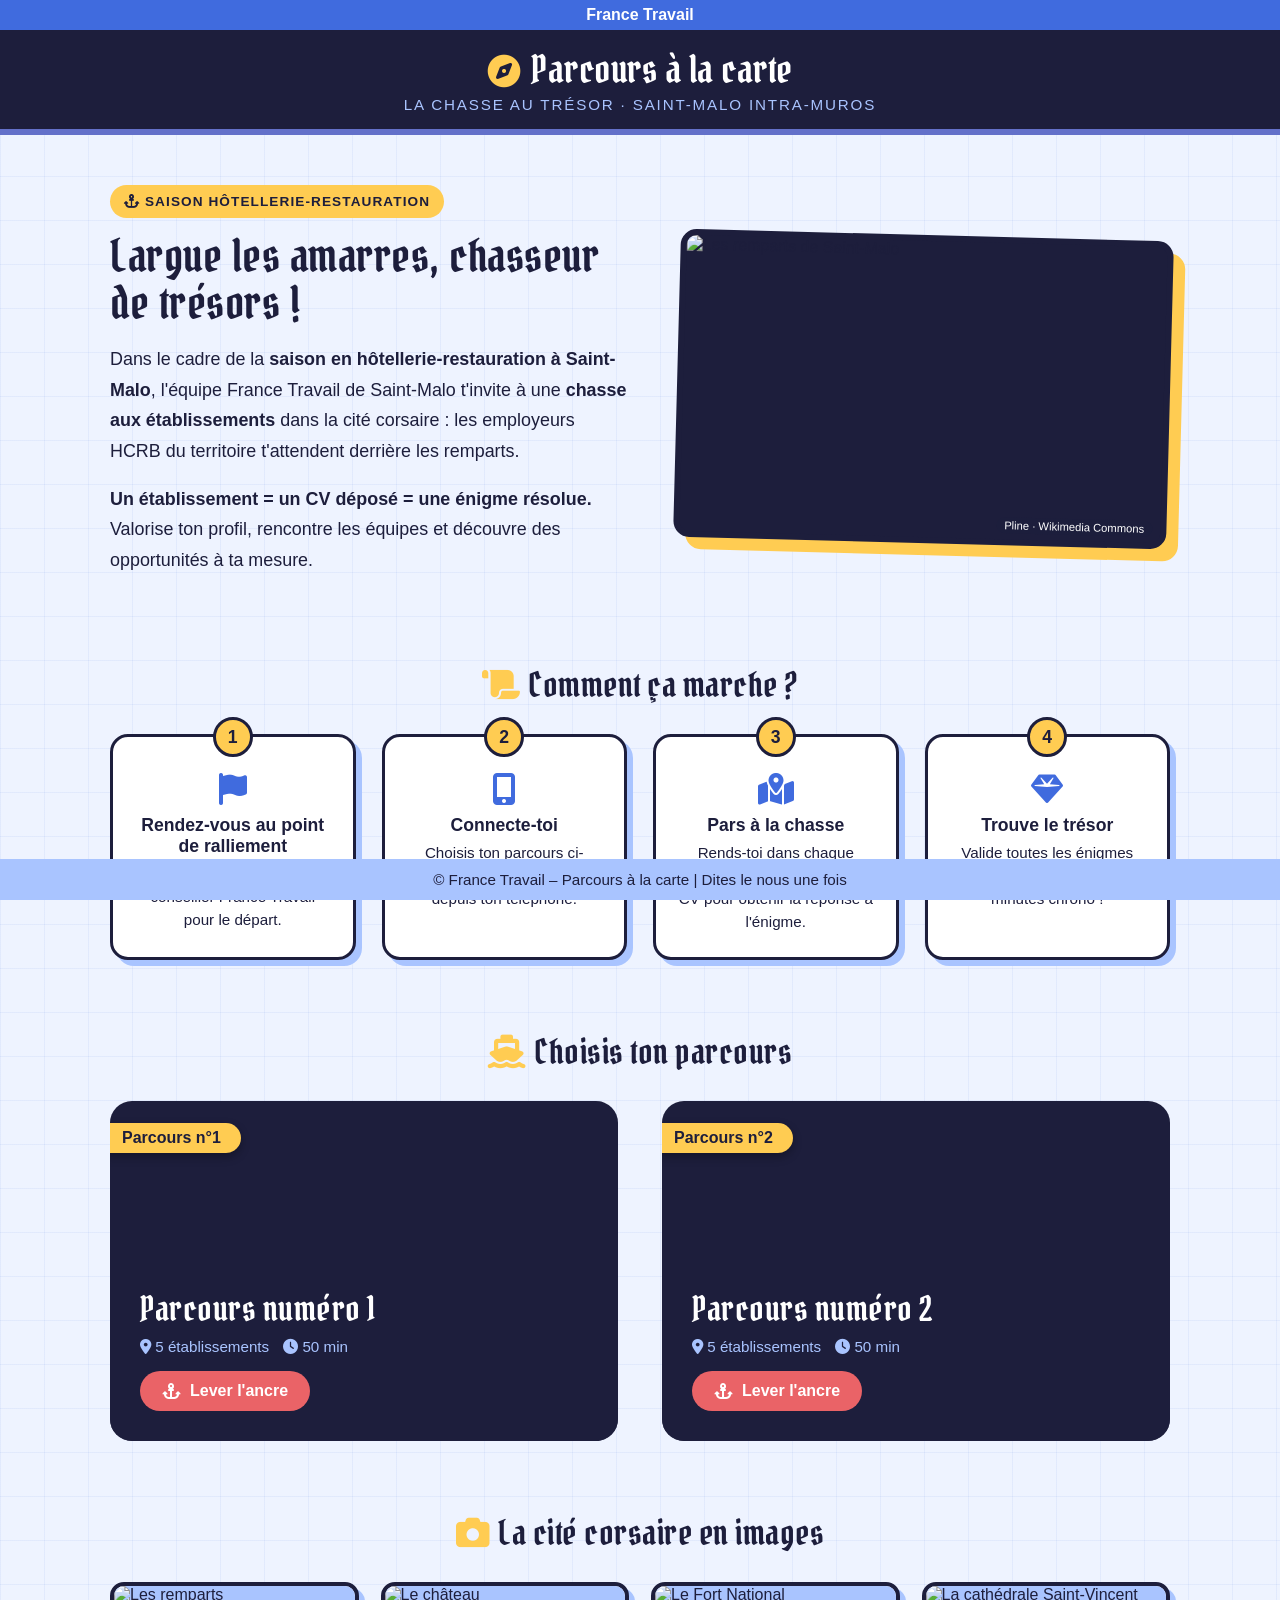
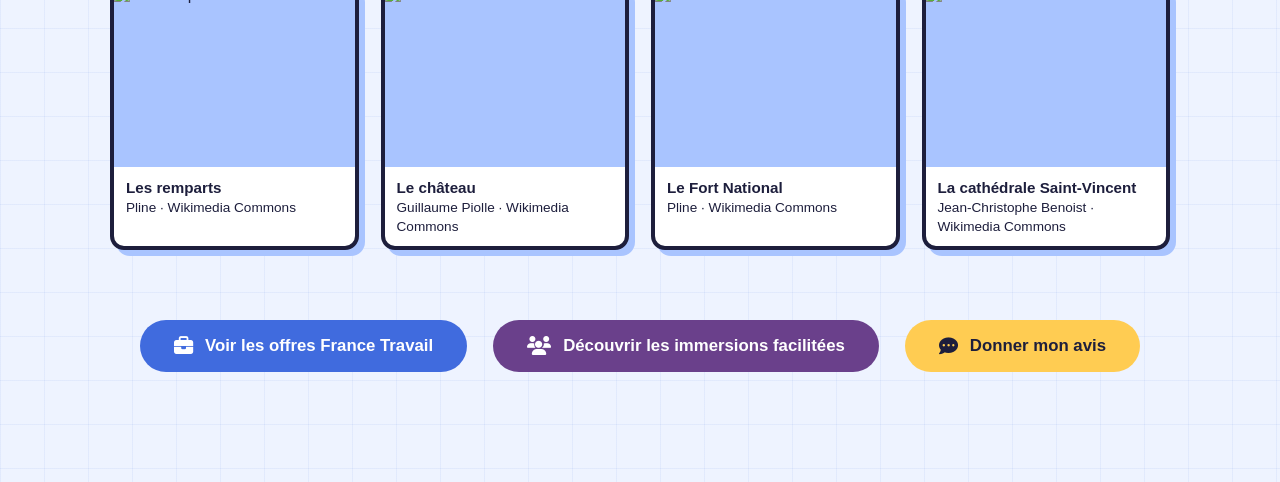
==== index.html @ 606c932c "Add files via upload" ====
<!DOCTYPE html>
<html lang="fr">
<head>
<meta charset="UTF-8" />
<meta name="viewport" content="width=device-width, initial-scale=1.0">
<title>Parcours à la carte – Chasse au trésor – France Travail</title>
<link rel="preconnect" href="https://fonts.googleapis.com">
<link href="https://fonts.googleapis.com/css2?family=Pirata+One&display=swap" rel="stylesheet">
<link rel="stylesheet" href="https://cdnjs.cloudflare.com/ajax/libs/font-awesome/6.5.0/css/all.min.css">
<link rel="stylesheet" href="style.css">
</head>
<body>

<div class="ft-header">France Travail</div>
<div class="header">
  <h1 class="title"><i class="fa-solid fa-compass"></i>Parcours à la carte</h1>
  <p class="sub">La chasse au trésor · Saint-Malo intra-muros</p>
</div>

<div id="decor"></div>

<main class="container">

  <!-- HERO -->
  <section class="hero">
    <div class="hero-text">
      <span class="kicker"><i class="fa-solid fa-anchor"></i> Saison hôtellerie-restauration</span>
      <h2 class="title">Largue les amarres, chasseur de trésors&nbsp;!</h2>
      <p>
        Dans le cadre de la <strong>saison en hôtellerie-restauration à Saint-Malo</strong>,
        l'équipe France Travail de Saint-Malo t'invite à une <strong>chasse aux établissements</strong>
        dans la cité corsaire&nbsp;: les employeurs HCRB du territoire t'attendent derrière les remparts.
      </p>
      <p>
        <strong>Un établissement = un CV déposé = une énigme résolue.</strong>
        Valorise ton profil, rencontre les équipes et découvre des opportunités à ta mesure.
      </p>
      <p id="rv" class="rv-line" hidden></p>
    </div>

    <div class="frame" id="heroFrame">
      <img id="heroImg" alt="Les remparts de Saint-Malo">
      <video id="heroVideo" autoplay muted loop playsinline preload="metadata" hidden>
        <source src="media/saint-malo.mp4" type="video/mp4">
      </video>
      <span class="credit" id="heroCredit"></span>
    </div>
  </section>

  <!-- COMMENT ÇA MARCHE -->
  <h2 class="section-title title"><i class="fa-solid fa-scroll"></i>Comment ça marche&nbsp;?</h2>
  <section class="steps-grid">
    <div class="how"><span class="num">1</span><i class="fa-solid fa-flag"></i><h3>Rendez-vous au point de ralliement</h3><p>Retrouve ton équipe et ton conseiller France Travail pour le départ.</p></div>
    <div class="how"><span class="num">2</span><i class="fa-solid fa-mobile-screen-button"></i><h3>Connecte-toi</h3><p>Choisis ton parcours ci-dessous et lance la chasse depuis ton téléphone.</p></div>
    <div class="how"><span class="num">3</span><i class="fa-solid fa-map-location-dot"></i><h3>Pars à la chasse</h3><p>Rends-toi dans chaque établissement et dépose ton CV pour obtenir la réponse à l'énigme.</p></div>
    <div class="how"><span class="num">4</span><i class="fa-solid fa-gem"></i><h3>Trouve le trésor</h3><p>Valide toutes les énigmes dans le temps imparti&nbsp;: <span id="durTxt">50</span> minutes chrono&nbsp;!</p></div>
  </section>

  <!-- PARCOURS (générés depuis la base) -->
  <h2 class="section-title title"><i class="fa-solid fa-ship"></i>Choisis ton parcours</h2>
  <section class="cards" id="cards">
    <p style="text-align:center;grid-column:1/-1"><i class="fa-solid fa-spinner fa-spin"></i> Chargement des parcours…</p>
  </section>

  <!-- GALERIE -->
  <h2 class="section-title title"><i class="fa-solid fa-camera"></i>La cité corsaire en images</h2>
  <section class="gallery" id="gallery"></section>

  <!-- ACTIONS -->
  <div class="actions">
    <a href="https://www.francetravail.fr/accueil/" class="btn btn-ft" target="_blank" rel="noopener">
      <i class="fa-solid fa-briefcase"></i> Voir les offres France Travail
    </a>
    <a href="https://immersion-facile.beta.gouv.fr/" class="btn btn-immersion" target="_blank" rel="noopener">
      <i class="fa-solid fa-users"></i> Découvrir les immersions facilitées
    </a>
    <a href="questionnaire.html" class="btn btn-satisfaction">
      <i class="fa-solid fa-comment-dots"></i> Donner mon avis
    </a>
  </div>

</main>

<div class="footer">© France Travail – Parcours à la carte | Dites le nous une fois</div>

<script src="config.js"></script>
<script src="data.js"></script>
<script src="common.js"></script>
<script>
/* Photos HD (Wikimedia Commons) */
const hero = PHOTOS.remparts;
document.getElementById("heroImg").src = commons(hero.file, 2400);
document.getElementById("heroCredit").textContent = hero.credit;

/* Vidéo d'ambiance : déposer media/saint-malo.mp4 pour l'activer */
const v = document.getElementById("heroVideo");
v.addEventListener("loadeddata", () => {
  v.hidden = false; v.play().catch(() => {});
  document.getElementById("heroCredit").hidden = true;
});
v.load();

/* Galerie */
document.getElementById("gallery").innerHTML = ["remparts", "chateau", "fort", "cathedrale"].map(k => {
  const p = PHOTOS[k];
  return '<figure><img loading="lazy" alt="' + p.title + '" src="' + commons(p.file, 1400) + '"><figcaption><b>' + p.title + '</b>' + p.credit + '</figcaption></figure>';
}).join("");

/* Parcours, durée et point de ralliement : lus dans la base (admin.html) */
loadData().then(data => {
  document.getElementById("durTxt").textContent = data.settings.duration_minutes;

  if (data.settings.rallying_point) {
    const rv = document.getElementById("rv");
    rv.hidden = false;
    rv.innerHTML = '<i class="fa-solid fa-flag" style="color:#ea6367"></i> <strong>Point de ralliement :</strong> ' + esc(data.settings.rallying_point);
  }

  const cards = document.getElementById("cards");
  if (!data.parcours.length) {
    cards.innerHTML = '<p style="text-align:center;grid-column:1/-1">Aucun parcours n\'est ouvert pour le moment. Reviens bientôt&nbsp;!</p>';
    return;
  }
  cards.innerHTML = data.parcours.map((p, i) => {
    const n = p.steps.length;
    return '<a class="card" href="parcours.html?p=' + encodeURIComponent(p.id) + '" style="background-image:url(\'' + defaultPhoto(i + 2, 1600).url.replace(/'/g, "%27") + '\')">' +
      '<span class="ribbon">Parcours n°' + (i + 1) + '</span>' +
      '<h2 class="title">' + esc(p.title) + '</h2>' +
      '<div class="meta"><span><i class="fa-solid fa-location-dot"></i> ' + n + ' établissement' + (n > 1 ? 's' : '') + '</span>' +
      '<span><i class="fa-solid fa-clock"></i> ' + data.settings.duration_minutes + ' min</span></div>' +
      '<span class="go"><i class="fa-solid fa-anchor"></i> Lever l\'ancre</span></a>';
  }).join("");
});
</script>
</body>
</html>
---- style.css ----
/* =====================================================
   PARCOURS À LA CARTE – CHASSE AU TRÉSOR
   Charte France Travail conservée :
   #406bde  #1d1e3c  #6370c9  #a9c4ff  #FFCC52  #6A408B  #ea6367  #00a8e8  #2ecc71
   ===================================================== */
:root{
  --ft:#406bde; --ft-dark:#3559b8;
  --navy:#1d1e3c; --indigo:#6370c9; --sky:#a9c4ff;
  --cyan:#00a8e8; --gold:#FFCC52; --purple:#6A408B;
  --coral:#ea6367; --green:#2ecc71; --chart:#eef3ff;
}
*{box-sizing:border-box}
html{scroll-behavior:smooth}
body{
  margin:0;
  font-family:"Marianne",Arial,sans-serif;
  color:var(--navy);
  background-color:var(--chart);
  /* quadrillage de carte marine */
  background-image:
    linear-gradient(rgba(64,107,222,.07) 1px,transparent 1px),
    linear-gradient(90deg,rgba(64,107,222,.07) 1px,transparent 1px);
  background-size:44px 44px;
  min-height:100vh;
  padding-bottom:70px;
  overflow-x:hidden;
  position:relative;
}
.title{font-family:"Pirata One","Marianne",Georgia,serif;font-weight:400;letter-spacing:.5px}

/* ---------- Bandeaux ---------- */
.ft-header{background:var(--ft);color:#fff;text-align:center;padding:6px 0;font-weight:bold;font-size:16px;position:relative;z-index:10}
.header{
  background:var(--navy);color:#fff;padding:18px 10px 16px;text-align:center;
  border-bottom:6px solid var(--indigo);position:relative;z-index:10;
}
.header h1{margin:0;font-size:2.4rem;line-height:1.1}
.header h1 i{color:var(--gold);margin-right:10px;font-size:.85em}
.header .sub{margin:6px 0 0;color:var(--sky);font-size:.95rem;letter-spacing:.12em;text-transform:uppercase}

/* ---------- Décor : pièces d'or flottantes ---------- */
#decor{position:fixed;inset:0;pointer-events:none;overflow:hidden;z-index:0}
.coin{
  position:absolute;bottom:-120px;border-radius:50%;opacity:.4;
  animation:floatUp linear infinite;
}
.coin.gold{background:radial-gradient(circle at 30% 30%,#ffe9a8,var(--gold) 60%,#d9a420);border:2px solid #b9871a}
@keyframes floatUp{from{transform:translateY(0) rotate(0);opacity:.4}to{transform:translateY(-125vh) rotate(360deg);opacity:0}}

/* ---------- Conteneur ---------- */
.container{max-width:1100px;margin:auto;padding:50px 20px 40px;position:relative;z-index:2;opacity:0;transform:translateY(30px);animation:fadeIn 1s ease forwards}
@keyframes fadeIn{to{opacity:1;transform:none}}
.section-title{text-align:center;font-size:2.1rem;margin:70px 0 28px}
.section-title i{color:var(--gold);margin-right:8px}

/* ---------- Hero ---------- */
.hero{display:grid;grid-template-columns:1.05fr 1fr;gap:50px;align-items:center}
.hero-text{font-size:1.12rem;line-height:1.7}
.hero-text .kicker{display:inline-block;background:var(--gold);color:var(--navy);font-weight:700;padding:5px 14px;border-radius:30px;font-size:.85rem;letter-spacing:.08em;text-transform:uppercase}
.hero-text h2{font-size:2.8rem;line-height:1.05;margin:14px 0 14px}
.frame{
  position:relative;border:6px solid var(--navy);border-radius:16px;overflow:hidden;
  box-shadow:12px 12px 0 var(--gold);transform:rotate(1.5deg);background:var(--navy);aspect-ratio:16/10;
}
.frame img,.frame video{width:100%;height:100%;object-fit:cover;display:block}
.frame video{position:absolute;inset:0}
.frame .credit{position:absolute;right:8px;bottom:6px;background:rgba(29,30,60,.75);color:#fff;font-size:.7rem;padding:2px 8px;border-radius:10px}

/* ---------- Étapes « comment ça marche » ---------- */
.steps-grid{display:grid;grid-template-columns:repeat(auto-fit,minmax(220px,1fr));gap:26px}
.how{background:#fff;border:3px solid var(--navy);border-radius:18px;padding:30px 22px 24px;text-align:center;position:relative;box-shadow:6px 6px 0 var(--sky)}
.how .num{position:absolute;top:-20px;left:50%;transform:translateX(-50%);width:40px;height:40px;border-radius:50%;background:var(--gold);color:var(--navy);font-weight:800;display:grid;place-items:center;border:3px solid var(--navy);font-size:1.1rem}
.how i{font-size:2rem;color:var(--ft);margin:6px 0 10px}
.how h3{margin:0 0 6px;font-size:1.1rem}
.how p{margin:0;font-size:.95rem;line-height:1.5}

/* ---------- Cartes parcours ---------- */
.cards{display:grid;grid-template-columns:repeat(auto-fit,minmax(300px,1fr));gap:44px}
.card{
  position:relative;overflow:hidden;min-height:340px;border-radius:22px;cursor:pointer;color:#fff;
  background:var(--navy) center/cover no-repeat;display:flex;flex-direction:column;justify-content:flex-end;
  padding:30px;text-decoration:none;
  animation:glow 3s infinite ease-in-out;transition:transform .2s ease;
}
.card::before{content:"";position:absolute;inset:0;background:linear-gradient(180deg,rgba(29,30,60,.05) 0%,rgba(29,30,60,.92) 78%)}
.card::after{content:"";position:absolute;inset:0;background:radial-gradient(circle at center,rgba(255,255,255,.25),transparent 60%);opacity:0;transition:opacity .3s}
.card:hover{transform:translateY(-6px)}
.card:hover::after{opacity:1}
.card:active{transform:scale(.97)}
.card>*{position:relative;z-index:1}
.card .ribbon{position:absolute;top:22px;left:-6px;background:var(--gold);color:var(--navy);font-weight:800;padding:6px 20px 6px 18px;border-radius:0 30px 30px 0;z-index:2;box-shadow:0 4px 10px rgba(0,0,0,.3)}
.card h2{margin:0 0 8px;font-size:2.1rem}
.card .meta{display:flex;flex-wrap:wrap;gap:14px;font-size:.95rem;color:var(--sky);margin-bottom:16px}
.card .go{display:inline-flex;align-items:center;gap:10px;align-self:flex-start;background:var(--coral);color:#fff;font-weight:700;padding:11px 22px;border-radius:30px}
@keyframes glow{0%{box-shadow:0 0 12px rgba(64,107,222,.4)}50%{box-shadow:0 0 30px rgba(64,107,222,.85)}100%{box-shadow:0 0 12px rgba(64,107,222,.4)}}

/* ---------- Établissements partenaires ---------- */
.crew{display:flex;flex-wrap:wrap;gap:16px;justify-content:center}
.chip{background:#fff;border:3px solid var(--navy);border-radius:16px;padding:14px 20px;text-decoration:none;color:var(--navy);min-width:220px;text-align:center;transition:transform .2s,box-shadow .2s}
.chip:hover{transform:translateY(-4px);box-shadow:0 10px 22px rgba(0,0,0,.18)}
.chip b{display:block;font-size:1.02rem}
.chip span{font-size:.85rem;color:var(--indigo)}
.chip i{color:var(--gold);margin-right:6px;text-shadow:0 0 1px var(--navy)}

/* ---------- Galerie ---------- */
.gallery{display:grid;grid-template-columns:repeat(auto-fit,minmax(240px,1fr));gap:22px}
.gallery figure{margin:0;border:4px solid var(--navy);border-radius:14px;overflow:hidden;background:#fff;box-shadow:6px 6px 0 var(--sky)}
.gallery img{width:100%;aspect-ratio:4/3;object-fit:cover;display:block;background:var(--sky)}
.gallery figcaption{padding:10px 12px;font-size:.85rem;line-height:1.4}
.gallery figcaption b{display:block;font-size:.95rem}

/* ---------- Boutons ---------- */
.actions{margin-top:70px;display:flex;flex-wrap:wrap;justify-content:center;gap:26px}
.btn{display:inline-flex;align-items:center;gap:12px;text-decoration:none;color:#fff;padding:16px 34px;border-radius:40px;font-size:1.05rem;font-weight:600;border:none;cursor:pointer;font-family:inherit;transition:transform .2s,box-shadow .2s}
.btn i{font-size:1.2rem}
.btn:hover{transform:translateY(-4px);box-shadow:0 10px 25px rgba(0,0,0,.25)}
.btn:active{transform:scale(.96)}
.btn-ft{background:var(--ft)}
.btn-immersion{background:var(--purple)}
.btn-satisfaction{background:var(--gold);color:var(--navy)}

/* ---------- Footer ---------- */
.footer{position:fixed;bottom:0;left:0;width:100%;background:var(--sky);color:var(--navy);text-align:center;padding:12px 10px;font-size:.95rem;font-weight:500;z-index:10}

/* =====================================================
   PAGE DE CHASSE
   ===================================================== */
.hud{background:var(--navy);color:#fff;display:flex;flex-wrap:wrap;gap:12px 28px;justify-content:center;align-items:center;padding:10px 16px;border-bottom:4px solid var(--gold);position:relative;z-index:11;font-weight:700}
.hud span{display:inline-flex;align-items:center;gap:8px}
.hud i{color:var(--gold)}
.hud .rv{color:var(--sky);font-weight:500}

.action-bar{display:flex;justify-content:center;flex-wrap:wrap;gap:16px;margin:16px 0 4px;position:relative;z-index:5}
.back-home,.start-btn{padding:11px 22px;border-radius:30px;display:inline-flex;align-items:center;gap:8px;font-weight:700;font-size:1rem;cursor:pointer;transition:.2s;border:none;font-family:inherit;text-decoration:none}
.back-home{background:var(--ft);color:#fff}
.back-home:hover{background:var(--ft-dark)}
.start-btn{background:var(--coral);color:#fff;animation:pulse 2s infinite}
.start-btn:hover{background:#d65256}
@keyframes pulse{0%{box-shadow:0 0 0 0 rgba(234,99,103,.7)}70%{box-shadow:0 0 0 14px rgba(234,99,103,0)}100%{box-shadow:0 0 0 0 rgba(234,99,103,0)}}

.hunt{max-width:1250px;margin:14px auto 30px;padding:0 20px;display:grid;grid-template-columns:1.5fr 1fr;gap:24px;position:relative;z-index:5;align-items:start}
.map-wrap{position:relative}
#map{height:calc(100vh - 290px);min-height:480px;border:4px solid var(--navy);border-radius:16px;box-shadow:8px 8px 0 var(--gold)}
.fog{position:absolute;inset:4px;border-radius:12px;z-index:500;background:rgba(29,30,60,.72);color:#fff;display:flex;flex-direction:column;align-items:center;justify-content:center;text-align:center;padding:30px;backdrop-filter:blur(3px)}
.fog i{font-size:3rem;color:var(--gold);margin-bottom:12px}
.fog h2{margin:0 0 8px;font-size:2.2rem}
.fog p{max-width:420px;line-height:1.6;margin:0 0 20px}

.logbook{background:#fff;border:4px solid var(--navy);border-radius:16px;padding:20px;box-shadow:8px 8px 0 var(--sky);max-height:calc(100vh - 290px);min-height:480px;overflow-y:auto}
.logbook h2{margin:0 0 12px;font-size:1.7rem}
.logbook h2 i{color:var(--gold);margin-right:8px}
.steps{list-style:none;margin:0 0 18px;padding:0;display:grid;gap:8px}
.step{display:flex;align-items:center;gap:12px;padding:9px 12px;border-radius:12px;background:var(--chart);font-size:.95rem;border:2px solid transparent}
.step .n{width:30px;height:30px;border-radius:50%;display:grid;place-items:center;font-weight:800;background:var(--sky);color:var(--navy);flex:none;font-size:.9rem}
.step.current{border-color:var(--gold);background:#fff8e0}
.step.current .n{background:var(--gold)}
.step.done{background:#e6f9ee}
.step.done .n{background:var(--green);color:#fff}
.step.locked{opacity:.55}
.step small{display:block;color:var(--indigo)}

.clue{border:3px dashed var(--indigo);border-radius:14px;overflow:hidden;background:#fff}
.clue .media{position:relative;aspect-ratio:16/10;background:var(--navy)}
.clue .media img,.clue .media video{position:absolute;inset:0;width:100%;height:100%;object-fit:cover}
.clue .media .credit{position:absolute;right:6px;bottom:5px;background:rgba(29,30,60,.75);color:#fff;font-size:.65rem;padding:2px 7px;border-radius:10px;z-index:2}
.clue .body{padding:14px 16px 16px}
.clue .tag{display:inline-block;background:var(--gold);color:var(--navy);font-weight:800;font-size:.75rem;padding:3px 10px;border-radius:20px;text-transform:uppercase;letter-spacing:.06em}
.clue h3{margin:8px 0 4px;font-size:1.6rem}
.clue .addr{font-size:.9rem;color:var(--indigo);margin:0 0 10px;line-height:1.5}
.clue .addr a{color:var(--ft);font-weight:700}
.clue .mission{background:var(--chart);border-left:5px solid var(--ft);border-radius:8px;padding:10px 12px;font-size:.9rem;line-height:1.5;margin-bottom:12px}
.clue .btn{width:100%;justify-content:center;padding:13px 20px;font-size:1rem;background:var(--ft)}

/* ---------- Marqueurs ---------- */
.pin{width:40px;height:40px;border-radius:50%;display:grid;place-items:center;font-weight:800;font-size:1.05rem;color:var(--navy);background:var(--gold);border:4px solid var(--navy);box-shadow:0 4px 10px rgba(0,0,0,.35)}
.pin.current{animation:pinPulse 1.4s infinite}
.pin.done{background:var(--green);color:#fff}
@keyframes pinPulse{0%{box-shadow:0 0 0 0 rgba(255,204,82,.9)}70%{box-shadow:0 0 0 18px rgba(255,204,82,0)}100%{box-shadow:0 0 0 0 rgba(255,204,82,0)}}

/* ---------- Modales ---------- */
.modal-bg{position:fixed;inset:0;background:rgba(0,0,0,.6);display:flex;justify-content:center;align-items:center;z-index:9999;padding:16px}
.modal{background:#fff;padding:28px 26px 24px;border-radius:18px;border:4px solid var(--navy);width:100%;max-width:440px;text-align:center;position:relative;box-shadow:10px 10px 0 var(--gold);max-height:92vh;overflow-y:auto}
.modal.shake{animation:shake .4s}
@keyframes shake{20%,60%{transform:translateX(-9px)}40%,80%{transform:translateX(9px)}}
.close-btn{position:absolute;top:8px;right:14px;font-size:26px;cursor:pointer;background:none;border:none;color:var(--navy)}
.modal .kicker{display:inline-block;background:var(--gold);font-weight:800;font-size:.75rem;padding:3px 12px;border-radius:20px;text-transform:uppercase;letter-spacing:.08em}
.modal h3{margin:10px 0 6px;font-size:1.8rem}
.modal .q{font-size:1.1rem;font-weight:600;line-height:1.5;margin:6px 0 14px}
.modal .mission{background:var(--chart);border-left:5px solid var(--ft);border-radius:8px;padding:10px 12px;font-size:.88rem;line-height:1.5;text-align:left;margin-bottom:14px}
.modal input{width:100%;padding:13px;border-radius:10px;border:2px solid var(--indigo);font-size:1rem;font-family:inherit;text-align:center}
.modal input:focus{outline:3px solid var(--sky)}
.modal .msg{min-height:24px;margin:8px 0;font-weight:600;font-size:.92rem}
.modal .msg.err{color:var(--coral)}
.modal .msg.hint{color:var(--purple)}
.modal-actions{display:flex;gap:10px;justify-content:center;flex-wrap:wrap}
.modal-actions button,.modal-actions a{border:none;border-radius:30px;padding:12px 22px;font-weight:700;font-family:inherit;font-size:.98rem;cursor:pointer;text-decoration:none;display:inline-flex;align-items:center;gap:8px}
.b-main{background:var(--navy);color:#fff}
.b-alt{background:var(--sky);color:var(--navy)}
.b-gold{background:var(--gold);color:var(--navy)}
.chest{font-size:4.5rem;color:var(--gold);text-shadow:0 4px 0 var(--navy);margin-bottom:4px;animation:bounce 1.2s infinite}
@keyframes bounce{50%{transform:translateY(-10px)}}
.result{display:flex;justify-content:center;gap:24px;margin:14px 0 18px;font-weight:700}
.result div{background:var(--chart);border-radius:12px;padding:10px 18px}
.result b{display:block;font-size:1.5rem;color:var(--ft)}
.toast{position:fixed;top:90px;left:50%;transform:translateX(-50%);background:var(--green);color:#fff;font-weight:800;padding:12px 26px;border-radius:30px;z-index:10000;box-shadow:0 8px 20px rgba(0,0,0,.3);animation:toast 2.2s forwards}
@keyframes toast{0%{opacity:0;transform:translate(-50%,-20px) scale(.8)}15%,80%{opacity:1;transform:translate(-50%,0) scale(1)}100%{opacity:0;transform:translate(-50%,-10px)}}

/* =====================================================
   QUESTIONNAIRE & MERCI
   ===================================================== */
.rgpd-overlay{position:fixed;inset:0;background:rgba(0,0,0,.6);display:flex;align-items:center;justify-content:center;z-index:1000;padding:16px}
.rgpd-box{background:#fff;max-width:600px;padding:35px;border-radius:20px;text-align:center;border:4px solid var(--navy);box-shadow:10px 10px 0 var(--gold)}
.rgpd-box h2{margin-top:0;font-size:1.9rem}
.rgpd-box p{font-size:.95rem;line-height:1.6}
.rgpd-btn{margin-top:25px;padding:14px 30px;background:var(--ft);color:#fff;border:none;border-radius:30px;font-size:1rem;font-weight:bold;cursor:pointer;transition:background .3s;font-family:inherit}
.rgpd-btn.accepted{background:var(--green)}

.survey{max-width:700px;background:#fff;border:4px solid var(--navy);border-radius:20px;box-shadow:10px 10px 0 var(--sky);padding:50px 34px}
.survey h2{text-align:center;font-size:2.3rem;margin:0 0 6px}
.survey .intro{text-align:center;margin-bottom:30px}
.survey label{font-weight:bold;display:block;margin-top:24px}
.survey input[type=text],.survey textarea,.survey select{width:100%;padding:12px;margin-top:8px;border-radius:8px;border:2px solid #ccd3ee;font-family:inherit;font-size:1rem}
.survey input:focus,.survey textarea:focus,.survey select:focus{outline:3px solid var(--sky);border-color:var(--ft)}
.survey textarea{resize:vertical}
.submit-btn{margin-top:40px;width:100%;padding:16px;background:var(--ft);color:#fff;border:none;border-radius:30px;font-size:1.05rem;font-weight:bold;cursor:pointer;transition:background .3s,transform .2s;font-family:inherit}
.submit-btn:hover{background:var(--ft-dark);transform:translateY(-3px)}
.submit-btn:active{transform:scale(.97)}

.thanks{max-width:760px;text-align:center;padding-top:60px}
.thanks .chest{font-size:6rem}
.thanks h2{font-size:3rem;margin:6px 0 14px}
.thanks p{font-size:1.2rem;line-height:1.7;margin:0 0 10px}
.thanks .btn{margin-top:30px;background:var(--ft)}

/* ---------- Responsive ---------- */
@media (max-width:900px){
  .hero{grid-template-columns:1fr}
  .hunt{grid-template-columns:1fr}
  #map{height:56vh;min-height:380px}
  .logbook{max-height:none;min-height:0}
  .header h1{font-size:1.9rem}
  .hero-text h2{font-size:2.2rem}
}
@media (prefers-reduced-motion:reduce){
  .coin,.card,.start-btn,.pin.current,.chest{animation:none!important}
}
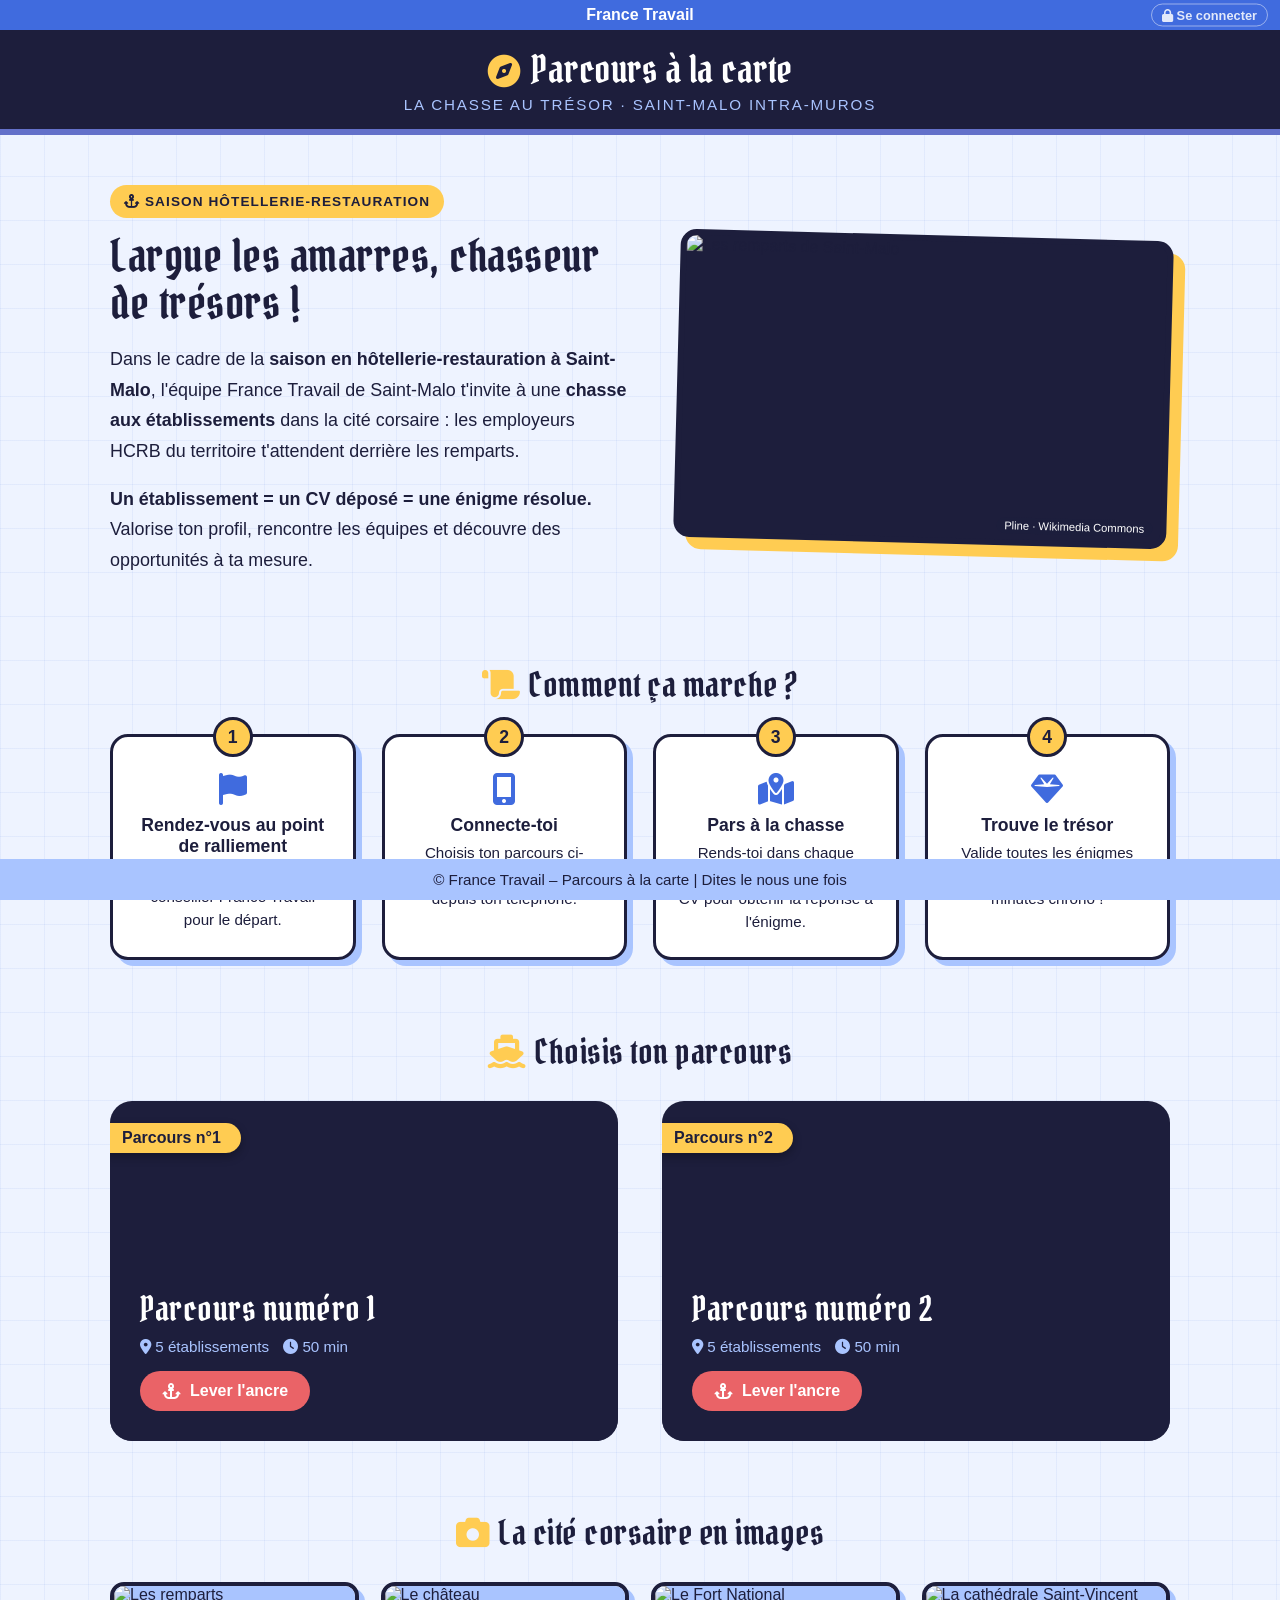
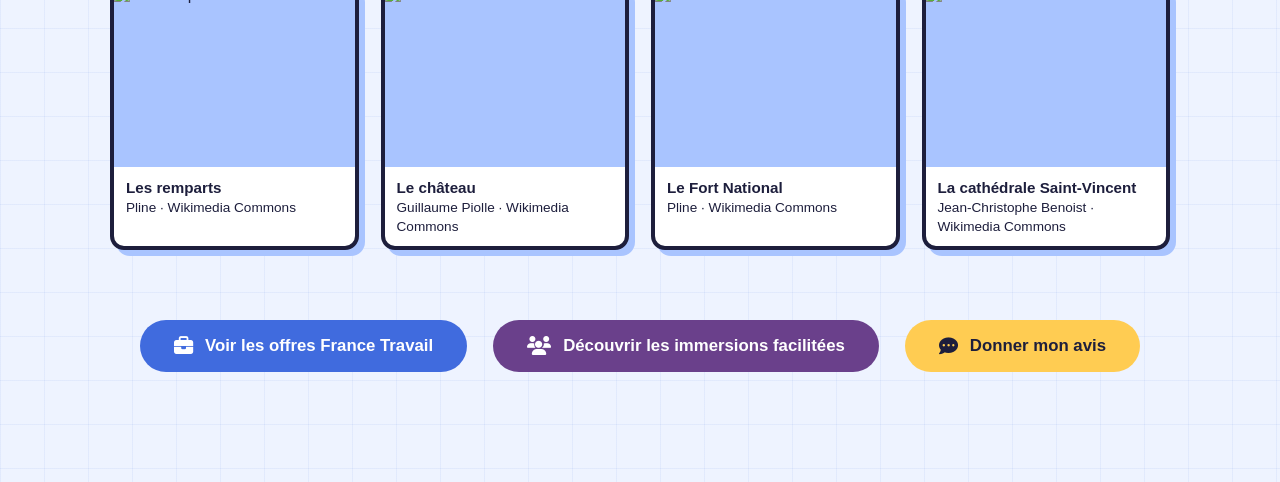
==== commit 7024bd20: "Add files via upload" ====
--- a/index.html
+++ b/index.html
@@ -11,7 +11,7 @@
 </head>
 <body>
 
-<div class="ft-header">France Travail</div>
+<div class="ft-header">France Travail<a href="admin.html" class="agent-link" title="Espace réservé aux agents France Travail"><i class="fa-solid fa-lock"></i> Se connecter</a></div>
 <div class="header">
   <h1 class="title"><i class="fa-solid fa-compass"></i>Parcours à la carte</h1>
   <p class="sub">La chasse au trésor · Saint-Malo intra-muros</p>
--- a/style.css
+++ b/style.css
@@ -30,6 +30,9 @@
 
 /* ---------- Bandeaux ---------- */
 .ft-header{background:var(--ft);color:#fff;text-align:center;padding:6px 0;font-weight:bold;font-size:16px;position:relative;z-index:10}
+.agent-link{position:absolute;right:12px;top:50%;transform:translateY(-50%);color:#fff;font-size:.8rem;font-weight:600;text-decoration:none;opacity:.85;padding:3px 10px;border:1px solid rgba(255,255,255,.55);border-radius:20px}
+.agent-link:hover{opacity:1;background:rgba(255,255,255,.15)}
+@media (max-width:520px){.agent-link{position:static;transform:none;display:inline-block;margin-left:10px;font-size:.72rem}}
 .header{
   background:var(--navy);color:#fff;padding:18px 10px 16px;text-align:center;
   border-bottom:6px solid var(--indigo);position:relative;z-index:10;
